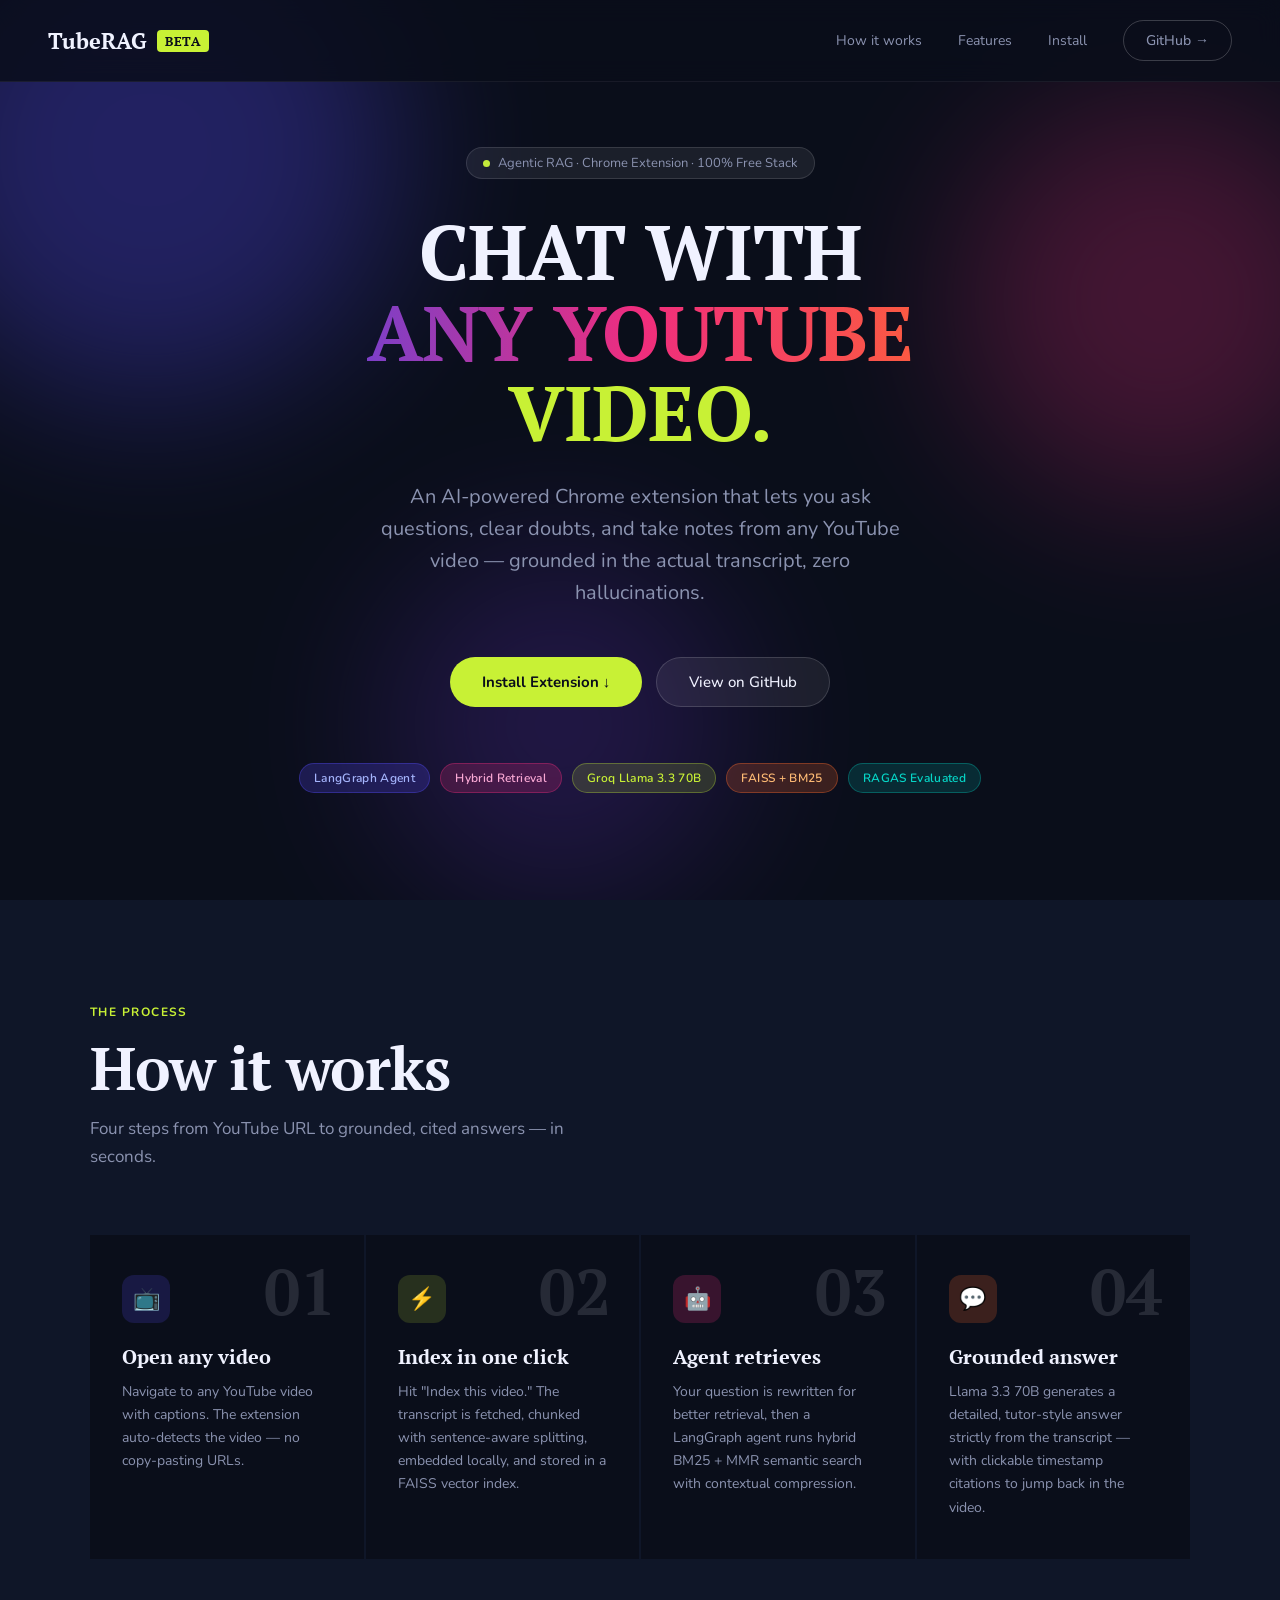
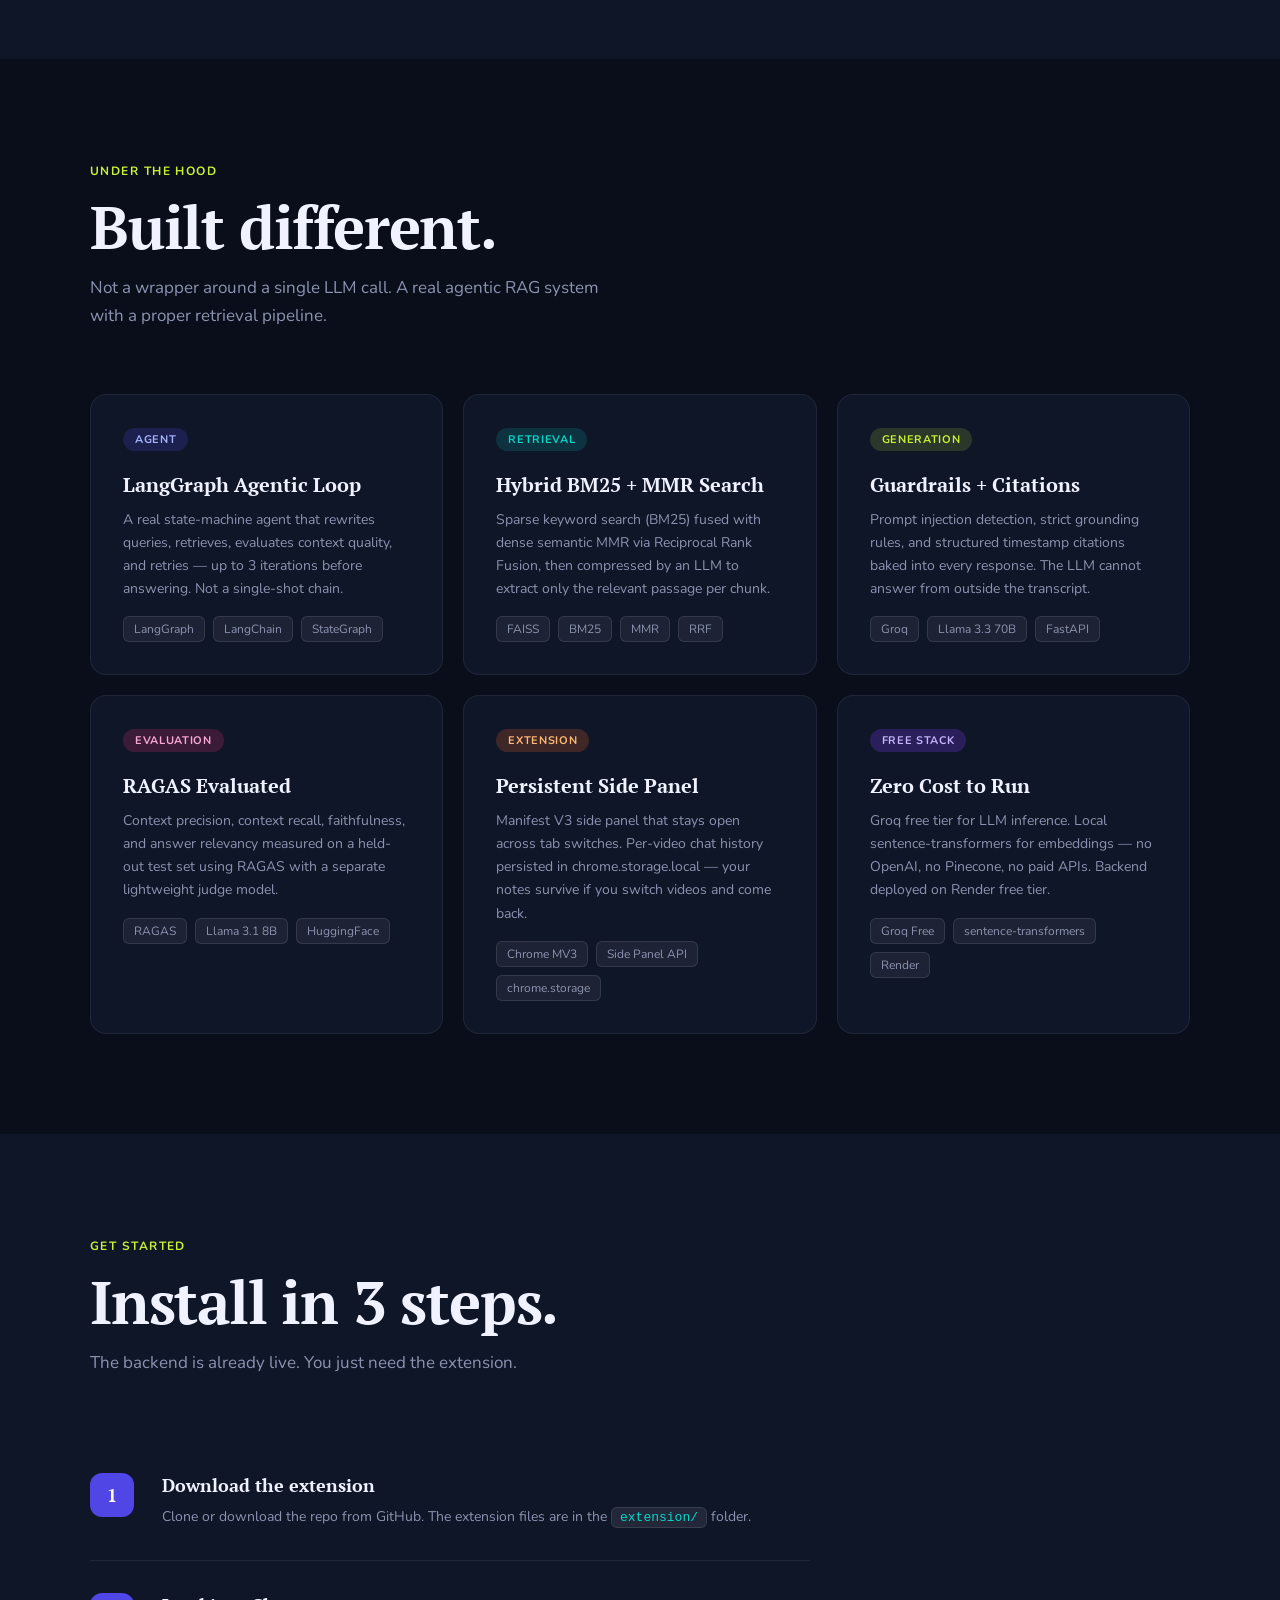
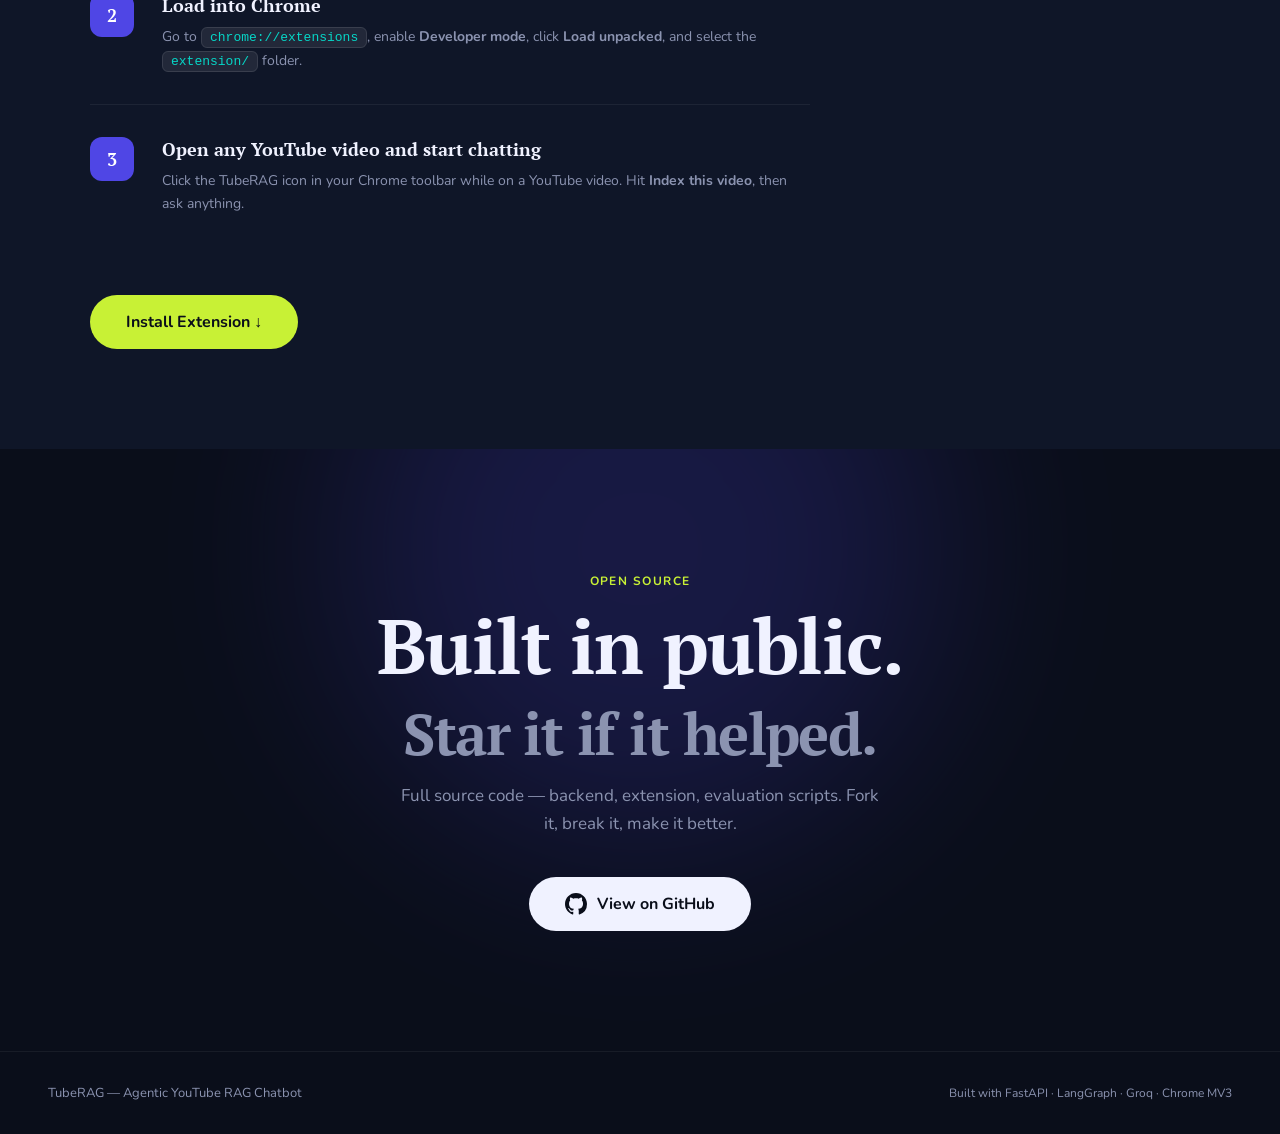
==== docs/index.html @ 719d55ff "rename landing-page to docs for GitHub Pages" ====
<!DOCTYPE html>
<html lang="en">
<head>
  <meta charset="UTF-8" />
  <meta name="viewport" content="width=device-width, initial-scale=1.0" />
  <title>TubeRAG — AI Chatbot for YouTube</title>
  <link rel="preconnect" href="https://fonts.googleapis.com" />
  <link rel="preconnect" href="https://fonts.gstatic.com" crossorigin />
  <link href="https://fonts.googleapis.com/css2?family=Nunito:ital,wght@0,200..1000;1,200..1000&family=PT+Serif:ital,wght@0,400;0,700;1,400;1,700&display=swap" rel="stylesheet" />
  <style>
    *, *::before, *::after { box-sizing: border-box; margin: 0; padding: 0; }

    :root {
      --navy:   #0a0e1a;
      --navy2:  #0f1628;
      --indigo: #4f46e5;
      --violet: #7c3aed;
      --lime:   #c8f135;
      --orange: #ff6b2b;
      --pink:   #f02d7d;
      --cyan:   #06d6c7;
      --white:  #f0f2ff;
      --muted:  #8b93b0;
    }

    html { scroll-behavior: smooth; }

    body {
      background: var(--navy);
      color: var(--white);
      font-family: 'Nunito', sans-serif;
      overflow-x: hidden;
    }

    /* ── NAV ── */
    nav {
      position: fixed; top: 0; left: 0; right: 0; z-index: 100;
      display: flex; align-items: center; justify-content: space-between;
      padding: 20px 48px;
      background: rgba(10,14,26,0.85);
      backdrop-filter: blur(12px);
      border-bottom: 1px solid rgba(255,255,255,0.06);
    }
    .nav-logo {
      font-family: 'PT Serif', serif;
      font-weight: 800; font-size: 22px;
      color: var(--white);
      text-decoration: none;
      display: flex; align-items: center; gap: 10px;
    }
    .nav-logo span {
      background: var(--lime);
      color: var(--navy);
      padding: 2px 8px;
      border-radius: 4px;
      font-size: 13px;
      font-weight: 700;
      letter-spacing: 0.05em;
    }
    .nav-links { display: flex; align-items: center; gap: 36px; }
    .nav-links a {
      color: var(--muted); font-size: 14px; text-decoration: none;
      transition: color 0.2s;
    }
    .nav-links a:hover { color: var(--white); }
    .btn-ghost {
      border: 1px solid rgba(255,255,255,0.2);
      color: var(--white);
      padding: 10px 22px; border-radius: 100px;
      font-size: 14px; font-weight: 500;
      text-decoration: none;
      transition: all 0.2s;
    }
    .btn-ghost:hover { border-color: var(--lime); color: var(--lime); }

    /* ── HERO ── */
    .hero {
      min-height: 100vh;
      display: flex; flex-direction: column;
      align-items: center; justify-content: center;
      text-align: center;
      padding: 120px 24px 80px;
      position: relative; overflow: hidden;
    }

    /* Background blobs */
    .blob {
      position: absolute;
      border-radius: 50%;
      filter: blur(80px);
      opacity: 0.35;
      pointer-events: none;
    }
    .blob-1 { width: 500px; height: 500px; background: var(--indigo); top: -100px; left: -100px; }
    .blob-2 { width: 400px; height: 400px; background: var(--pink);   top: 100px;  right: -80px; opacity: 0.25; }
    .blob-3 { width: 350px; height: 350px; background: var(--violet); bottom: 0;   left: 30%; opacity: 0.2; }

    .hero-eyebrow {
      display: inline-flex; align-items: center; gap: 8px;
      background: rgba(255,255,255,0.07);
      border: 1px solid rgba(255,255,255,0.12);
      border-radius: 100px;
      padding: 6px 16px;
      font-size: 13px; color: var(--muted);
      margin-bottom: 32px;
    }
    .hero-eyebrow .dot {
      width: 7px; height: 7px; border-radius: 50%;
      background: var(--lime);
      animation: pulse 2s infinite;
    }
    @keyframes pulse {
      0%, 100% { opacity: 1; }
      50% { opacity: 0.4; }
    }

    .hero h1 {
      font-family: 'PT Serif', serif;
      font-size: clamp(48px, 6vw, 88px);
      font-weight: 700;
      line-height: 1.05;
      letter-spacing: -0.01em;
      margin-bottom: 28px;
      position: relative; z-index: 1;
      max-width: 760px;
      width: 100%;
    }
    .hero h1 .line-1 { display: block; color: var(--white); }
    .hero h1 .line-2 {
      display: block;
      background: linear-gradient(90deg, var(--indigo), var(--pink), var(--orange));
      -webkit-background-clip: text;
      -webkit-text-fill-color: transparent;
      background-clip: text;
    }
    .hero h1 .line-3 { display: block; color: var(--lime); }

    .hero-sub {
      font-size: clamp(16px, 2vw, 20px);
      color: var(--muted);
      max-width: 540px;
      line-height: 1.6;
      margin-bottom: 48px;
      position: relative; z-index: 1;
    }

    .hero-ctas {
      display: flex; gap: 14px; flex-wrap: wrap;
      justify-content: center;
      position: relative; z-index: 1;
    }
    .btn-primary {
      background: var(--lime);
      color: var(--navy);
      padding: 14px 32px;
      border-radius: 100px;
      font-size: 15px; font-weight: 700;
      text-decoration: none;
      transition: transform 0.15s, box-shadow 0.15s;
      display: inline-flex; align-items: center; gap: 8px;
    }
    .btn-primary:hover {
      transform: translateY(-2px);
      box-shadow: 0 12px 32px rgba(200,241,53,0.35);
    }
    .btn-secondary {
      background: rgba(255,255,255,0.07);
      border: 1px solid rgba(255,255,255,0.15);
      color: var(--white);
      padding: 14px 32px;
      border-radius: 100px;
      font-size: 15px; font-weight: 500;
      text-decoration: none;
      transition: all 0.15s;
    }
    .btn-secondary:hover { background: rgba(255,255,255,0.12); }

    /* Floating tags */
    .hero-tags {
      display: flex; flex-wrap: wrap; gap: 10px;
      justify-content: center;
      margin-top: 56px;
      position: relative; z-index: 1;
    }
    .tag {
      padding: 6px 14px; border-radius: 100px;
      font-size: 12px; font-weight: 600;
      letter-spacing: 0.03em;
    }
    .tag-indigo { background: rgba(79,70,229,0.25); color: #a5b4fc; border: 1px solid rgba(79,70,229,0.4); }
    .tag-pink   { background: rgba(240,45,125,0.2);  color: #f9a8d4; border: 1px solid rgba(240,45,125,0.35); }
    .tag-lime   { background: rgba(200,241,53,0.15); color: var(--lime); border: 1px solid rgba(200,241,53,0.3); }
    .tag-orange { background: rgba(255,107,43,0.2);  color: #fdba74;  border: 1px solid rgba(255,107,43,0.35); }
    .tag-cyan   { background: rgba(6,214,199,0.15);  color: var(--cyan); border: 1px solid rgba(6,214,199,0.3); }

    /* ── SECTIONS ── */
    section { padding: 100px 24px; }
    .container { max-width: 1100px; margin: 0 auto; }

    .section-eyebrow {
      display: inline-block;
      font-size: 12px; font-weight: 700;
      letter-spacing: 0.12em;
      text-transform: uppercase;
      color: var(--lime);
      margin-bottom: 16px;
    }
    .section-title {
      font-family: 'PT Serif', serif;
      font-size: clamp(36px, 5vw, 60px);
      font-weight: 800;
      line-height: 1.05;
      letter-spacing: -0.02em;
      margin-bottom: 16px;
    }
    .section-sub {
      font-size: 17px; color: var(--muted);
      max-width: 520px; line-height: 1.65;
      margin-bottom: 64px;
    }

    /* ── HOW IT WORKS ── */
    #how { background: var(--navy2); }

    .steps-grid {
      display: grid;
      grid-template-columns: repeat(auto-fit, minmax(240px, 1fr));
      gap: 2px;
    }
    .step {
      background: var(--navy);
      padding: 40px 32px;
      position: relative;
      transition: background 0.2s;
    }
    .step:hover { background: #111827; }
    .step-num {
      font-family: 'PT Serif', serif;
      font-size: 64px; font-weight: 800;
      line-height: 1;
      margin-bottom: 20px;
      opacity: 0.12;
      position: absolute; top: 24px; right: 28px;
    }
    .step-icon {
      width: 48px; height: 48px; border-radius: 12px;
      display: flex; align-items: center; justify-content: center;
      font-size: 22px; margin-bottom: 20px;
    }
    .step h3 {
      font-family: 'PT Serif', serif;
      font-size: 20px; font-weight: 700;
      margin-bottom: 10px;
    }
    .step p { font-size: 14px; color: var(--muted); line-height: 1.65; }

    /* ── FEATURES ── */
    .features-grid {
      display: grid;
      grid-template-columns: repeat(auto-fit, minmax(300px, 1fr));
      gap: 20px;
    }
    .feature-card {
      background: var(--navy2);
      border: 1px solid rgba(255,255,255,0.07);
      border-radius: 16px;
      padding: 32px;
      transition: border-color 0.2s, transform 0.2s;
    }
    .feature-card:hover {
      border-color: rgba(79,70,229,0.5);
      transform: translateY(-3px);
    }
    .feature-pill {
      display: inline-block;
      padding: 4px 12px; border-radius: 100px;
      font-size: 11px; font-weight: 700;
      letter-spacing: 0.06em; text-transform: uppercase;
      margin-bottom: 20px;
    }
    .feature-card h3 {
      font-family: 'PT Serif', serif;
      font-size: 20px; font-weight: 700;
      margin-bottom: 10px;
    }
    .feature-card p { font-size: 14px; color: var(--muted); line-height: 1.65; }

    /* tech stack chips */
    .tech-chips { display: flex; flex-wrap: wrap; gap: 8px; margin-top: 16px; }
    .chip {
      background: rgba(255,255,255,0.06);
      border: 1px solid rgba(255,255,255,0.1);
      border-radius: 6px;
      padding: 4px 10px;
      font-size: 12px; color: var(--muted);
    }

    /* ── INSTALL ── */
    #install { background: var(--navy2); }

    .install-steps { display: flex; flex-direction: column; gap: 0; max-width: 720px; }
    .install-step {
      display: flex; gap: 28px;
      padding: 32px 0;
      border-bottom: 1px solid rgba(255,255,255,0.06);
    }
    .install-step:last-child { border-bottom: none; }
    .install-num {
      flex-shrink: 0;
      width: 44px; height: 44px; border-radius: 12px;
      background: var(--indigo);
      display: flex; align-items: center; justify-content: center;
      font-family: 'PT Serif', serif;
      font-size: 18px; font-weight: 800;
      color: white;
    }
    .install-step h3 {
      font-family: 'PT Serif', serif;
      font-size: 18px; font-weight: 700;
      margin-bottom: 8px;
    }
    .install-step p { font-size: 14px; color: var(--muted); line-height: 1.65; }
    code {
      background: rgba(255,255,255,0.08);
      border: 1px solid rgba(255,255,255,0.1);
      border-radius: 6px;
      padding: 2px 8px;
      font-size: 13px;
      font-family: 'Courier New', monospace;
      color: var(--cyan);
    }

    /* ── GITHUB CTA ── */
    #github {
      text-align: center;
      position: relative; overflow: hidden;
    }
    .cta-blob-1 { width: 600px; height: 600px; background: var(--indigo); top: -200px; left: 50%; transform: translateX(-50%); opacity: 0.2; }
    #github .container { position: relative; z-index: 1; }
    #github .section-title { font-size: clamp(40px, 6vw, 80px); }
    .github-btn {
      display: inline-flex; align-items: center; gap: 10px;
      background: var(--white);
      color: var(--navy);
      padding: 16px 36px; border-radius: 100px;
      font-size: 16px; font-weight: 700;
      text-decoration: none;
      transition: transform 0.15s, box-shadow 0.15s;
      margin-top: 40px;
    }
    .github-btn:hover {
      transform: translateY(-3px);
      box-shadow: 0 16px 40px rgba(240,242,255,0.2);
    }
    .github-btn svg { width: 22px; height: 22px; }

    /* ── FOOTER ── */
    footer {
      padding: 32px 48px;
      border-top: 1px solid rgba(255,255,255,0.06);
      display: flex; align-items: center; justify-content: space-between;
      flex-wrap: wrap; gap: 16px;
    }
    footer p { font-size: 13px; color: var(--muted); }

    @media (max-width: 640px) {
      nav { padding: 16px 20px; }
      .nav-links { display: none; }
      section { padding: 72px 20px; }
      footer { padding: 24px 20px; }
    }
  </style>
</head>
<body>

<!-- NAV -->
<nav>
  <a href="#" class="nav-logo">
    TubeRAG <span>BETA</span>
  </a>
  <div class="nav-links">
    <a href="#how">How it works</a>
    <a href="#features">Features</a>
    <a href="#install">Install</a>
    <a href="https://github.com/YOUR_USERNAME/youtube-rag-chatbot" target="_blank" class="btn-ghost">GitHub →</a>
  </div>
</nav>

<!-- HERO -->
<section class="hero">
  <div class="blob blob-1"></div>
  <div class="blob blob-2"></div>
  <div class="blob blob-3"></div>

  <div class="hero-eyebrow">
    <span class="dot"></span>
    Agentic RAG · Chrome Extension · 100% Free Stack
  </div>

  <h1>
    <span class="line-1">CHAT WITH</span>
    <span class="line-2">ANY YOUTUBE</span>
    <span class="line-3">VIDEO.</span>
  </h1>

  <p class="hero-sub">
    An AI-powered Chrome extension that lets you ask questions, clear doubts, and take notes from any YouTube video — grounded in the actual transcript, zero hallucinations.
  </p>

  <div class="hero-ctas">
    <a href="#install" class="btn-primary">
      Install Extension ↓
    </a>
    <a href="https://github.com/YOUR_USERNAME/youtube-rag-chatbot" target="_blank" class="btn-secondary">
      View on GitHub
    </a>
  </div>

  <div class="hero-tags">
    <span class="tag tag-indigo">LangGraph Agent</span>
    <span class="tag tag-pink">Hybrid Retrieval</span>
    <span class="tag tag-lime">Groq Llama 3.3 70B</span>
    <span class="tag tag-orange">FAISS + BM25</span>
    <span class="tag tag-cyan">RAGAS Evaluated</span>
  </div>
</section>

<!-- HOW IT WORKS -->
<section id="how">
  <div class="container">
    <span class="section-eyebrow">The Process</span>
    <h2 class="section-title">How it works</h2>
    <p class="section-sub">Four steps from YouTube URL to grounded, cited answers — in seconds.</p>

    <div class="steps-grid">
      <div class="step">
        <div class="step-num">01</div>
        <div class="step-icon" style="background:rgba(79,70,229,0.2);">📺</div>
        <h3>Open any video</h3>
        <p>Navigate to any YouTube video with captions. The extension auto-detects the video — no copy-pasting URLs.</p>
      </div>
      <div class="step">
        <div class="step-num">02</div>
        <div class="step-icon" style="background:rgba(200,241,53,0.15);">⚡</div>
        <h3>Index in one click</h3>
        <p>Hit "Index this video." The transcript is fetched, chunked with sentence-aware splitting, embedded locally, and stored in a FAISS vector index.</p>
      </div>
      <div class="step">
        <div class="step-num">03</div>
        <div class="step-icon" style="background:rgba(240,45,125,0.2);">🤖</div>
        <h3>Agent retrieves</h3>
        <p>Your question is rewritten for better retrieval, then a LangGraph agent runs hybrid BM25 + MMR semantic search with contextual compression.</p>
      </div>
      <div class="step">
        <div class="step-num">04</div>
        <div class="step-icon" style="background:rgba(255,107,43,0.2);">💬</div>
        <h3>Grounded answer</h3>
        <p>Llama 3.3 70B generates a detailed, tutor-style answer strictly from the transcript — with clickable timestamp citations to jump back in the video.</p>
      </div>
    </div>
  </div>
</section>

<!-- FEATURES -->
<section id="features">
  <div class="container">
    <span class="section-eyebrow">Under the Hood</span>
    <h2 class="section-title">Built different.</h2>
    <p class="section-sub">Not a wrapper around a single LLM call. A real agentic RAG system with a proper retrieval pipeline.</p>

    <div class="features-grid">
      <div class="feature-card">
        <span class="feature-pill" style="background:rgba(79,70,229,0.2);color:#a5b4fc;">Agent</span>
        <h3>LangGraph Agentic Loop</h3>
        <p>A real state-machine agent that rewrites queries, retrieves, evaluates context quality, and retries — up to 3 iterations before answering. Not a single-shot chain.</p>
        <div class="tech-chips">
          <span class="chip">LangGraph</span>
          <span class="chip">LangChain</span>
          <span class="chip">StateGraph</span>
        </div>
      </div>

      <div class="feature-card">
        <span class="feature-pill" style="background:rgba(6,214,199,0.15);color:#06d6c7;">Retrieval</span>
        <h3>Hybrid BM25 + MMR Search</h3>
        <p>Sparse keyword search (BM25) fused with dense semantic MMR via Reciprocal Rank Fusion, then compressed by an LLM to extract only the relevant passage per chunk.</p>
        <div class="tech-chips">
          <span class="chip">FAISS</span>
          <span class="chip">BM25</span>
          <span class="chip">MMR</span>
          <span class="chip">RRF</span>
        </div>
      </div>

      <div class="feature-card">
        <span class="feature-pill" style="background:rgba(200,241,53,0.15);color:#c8f135;">Generation</span>
        <h3>Guardrails + Citations</h3>
        <p>Prompt injection detection, strict grounding rules, and structured timestamp citations baked into every response. The LLM cannot answer from outside the transcript.</p>
        <div class="tech-chips">
          <span class="chip">Groq</span>
          <span class="chip">Llama 3.3 70B</span>
          <span class="chip">FastAPI</span>
        </div>
      </div>

      <div class="feature-card">
        <span class="feature-pill" style="background:rgba(240,45,125,0.2);color:#f9a8d4;">Evaluation</span>
        <h3>RAGAS Evaluated</h3>
        <p>Context precision, context recall, faithfulness, and answer relevancy measured on a held-out test set using RAGAS with a separate lightweight judge model.</p>
        <div class="tech-chips">
          <span class="chip">RAGAS</span>
          <span class="chip">Llama 3.1 8B</span>
          <span class="chip">HuggingFace</span>
        </div>
      </div>

      <div class="feature-card">
        <span class="feature-pill" style="background:rgba(255,107,43,0.2);color:#fdba74;">Extension</span>
        <h3>Persistent Side Panel</h3>
        <p>Manifest V3 side panel that stays open across tab switches. Per-video chat history persisted in chrome.storage.local — your notes survive if you switch videos and come back.</p>
        <div class="tech-chips">
          <span class="chip">Chrome MV3</span>
          <span class="chip">Side Panel API</span>
          <span class="chip">chrome.storage</span>
        </div>
      </div>

      <div class="feature-card">
        <span class="feature-pill" style="background:rgba(124,58,237,0.25);color:#c4b5fd;">Free Stack</span>
        <h3>Zero Cost to Run</h3>
        <p>Groq free tier for LLM inference. Local sentence-transformers for embeddings — no OpenAI, no Pinecone, no paid APIs. Backend deployed on Render free tier.</p>
        <div class="tech-chips">
          <span class="chip">Groq Free</span>
          <span class="chip">sentence-transformers</span>
          <span class="chip">Render</span>
        </div>
      </div>
    </div>
  </div>
</section>

<!-- INSTALL -->
<section id="install">
  <div class="container">
    <span class="section-eyebrow">Get Started</span>
    <h2 class="section-title">Install in 3 steps.</h2>
    <p class="section-sub">The backend is already live. You just need the extension.</p>

    <div class="install-steps">
      <div class="install-step">
        <div class="install-num">1</div>
        <div>
          <h3>Download the extension</h3>
          <p>Clone or download the repo from GitHub. The extension files are in the <code>extension/</code> folder.</p>
        </div>
      </div>
      <div class="install-step">
        <div class="install-num">2</div>
        <div>
          <h3>Load into Chrome</h3>
          <p>Go to <code>chrome://extensions</code>, enable <strong>Developer mode</strong>, click <strong>Load unpacked</strong>, and select the <code>extension/</code> folder.</p>
        </div>
      </div>
      <div class="install-step">
        <div class="install-num">3</div>
        <div>
          <h3>Open any YouTube video and start chatting</h3>
          <p>Click the TubeRAG icon in your Chrome toolbar while on a YouTube video. Hit <strong>Index this video</strong>, then ask anything.</p>
        </div>
      </div>
    </div>

    <div style="margin-top: 48px;">
      <a href="#install" class="btn-primary" style="font-size:16px; padding: 16px 36px;">
        Install Extension ↓
      </a>
    </div>
  </div>
</section>

<!-- GITHUB CTA -->
<section id="github" style="padding: 120px 24px;">
  <div class="blob cta-blob-1" style="position:absolute;border-radius:50%;filter:blur(100px);"></div>
  <div class="container">
    <span class="section-eyebrow">Open Source</span>
    <h2 class="section-title">
      Built in public.<br/>
      <span style="color:var(--muted); font-size: 0.75em;">Star it if it helped.</span>
    </h2>
    <p style="color:var(--muted); font-size:17px; max-width: 480px; line-height: 1.6; margin: 0 auto;">
      Full source code — backend, extension, evaluation scripts. Fork it, break it, make it better.
    </p>
    <a href="https://github.com/YOUR_USERNAME/youtube-rag-chatbot" target="_blank" class="github-btn">
      <svg viewBox="0 0 24 24" fill="currentColor"><path d="M12 0C5.37 0 0 5.37 0 12c0 5.31 3.435 9.795 8.205 11.385.6.105.825-.255.825-.57 0-.285-.015-1.23-.015-2.235-3.015.555-3.795-.735-4.035-1.41-.135-.345-.72-1.41-1.23-1.695-.42-.225-1.02-.78-.015-.795.945-.015 1.62.87 1.845 1.23 1.08 1.815 2.805 1.305 3.495.99.105-.78.42-1.305.765-1.605-2.67-.3-5.46-1.335-5.46-5.925 0-1.305.465-2.385 1.23-3.225-.12-.3-.54-1.53.12-3.18 0 0 1.005-.315 3.3 1.23.96-.27 1.98-.405 3-.405s2.04.135 3 .405c2.295-1.56 3.3-1.23 3.3-1.23.66 1.65.24 2.88.12 3.18.765.84 1.23 1.905 1.23 3.225 0 4.605-2.805 5.625-5.475 5.925.435.375.81 1.095.81 2.22 0 1.605-.015 2.895-.015 3.3 0 .315.225.69.825.57A12.02 12.02 0 0024 12c0-6.63-5.37-12-12-12z"/></svg>
      View on GitHub
    </a>
  </div>
</section>

<!-- FOOTER -->
<footer>
  <p>TubeRAG — Agentic YouTube RAG Chatbot</p>
  <p style="font-size:12px;">Built with FastAPI · LangGraph · Groq · Chrome MV3</p>
</footer>

</body>
</html>
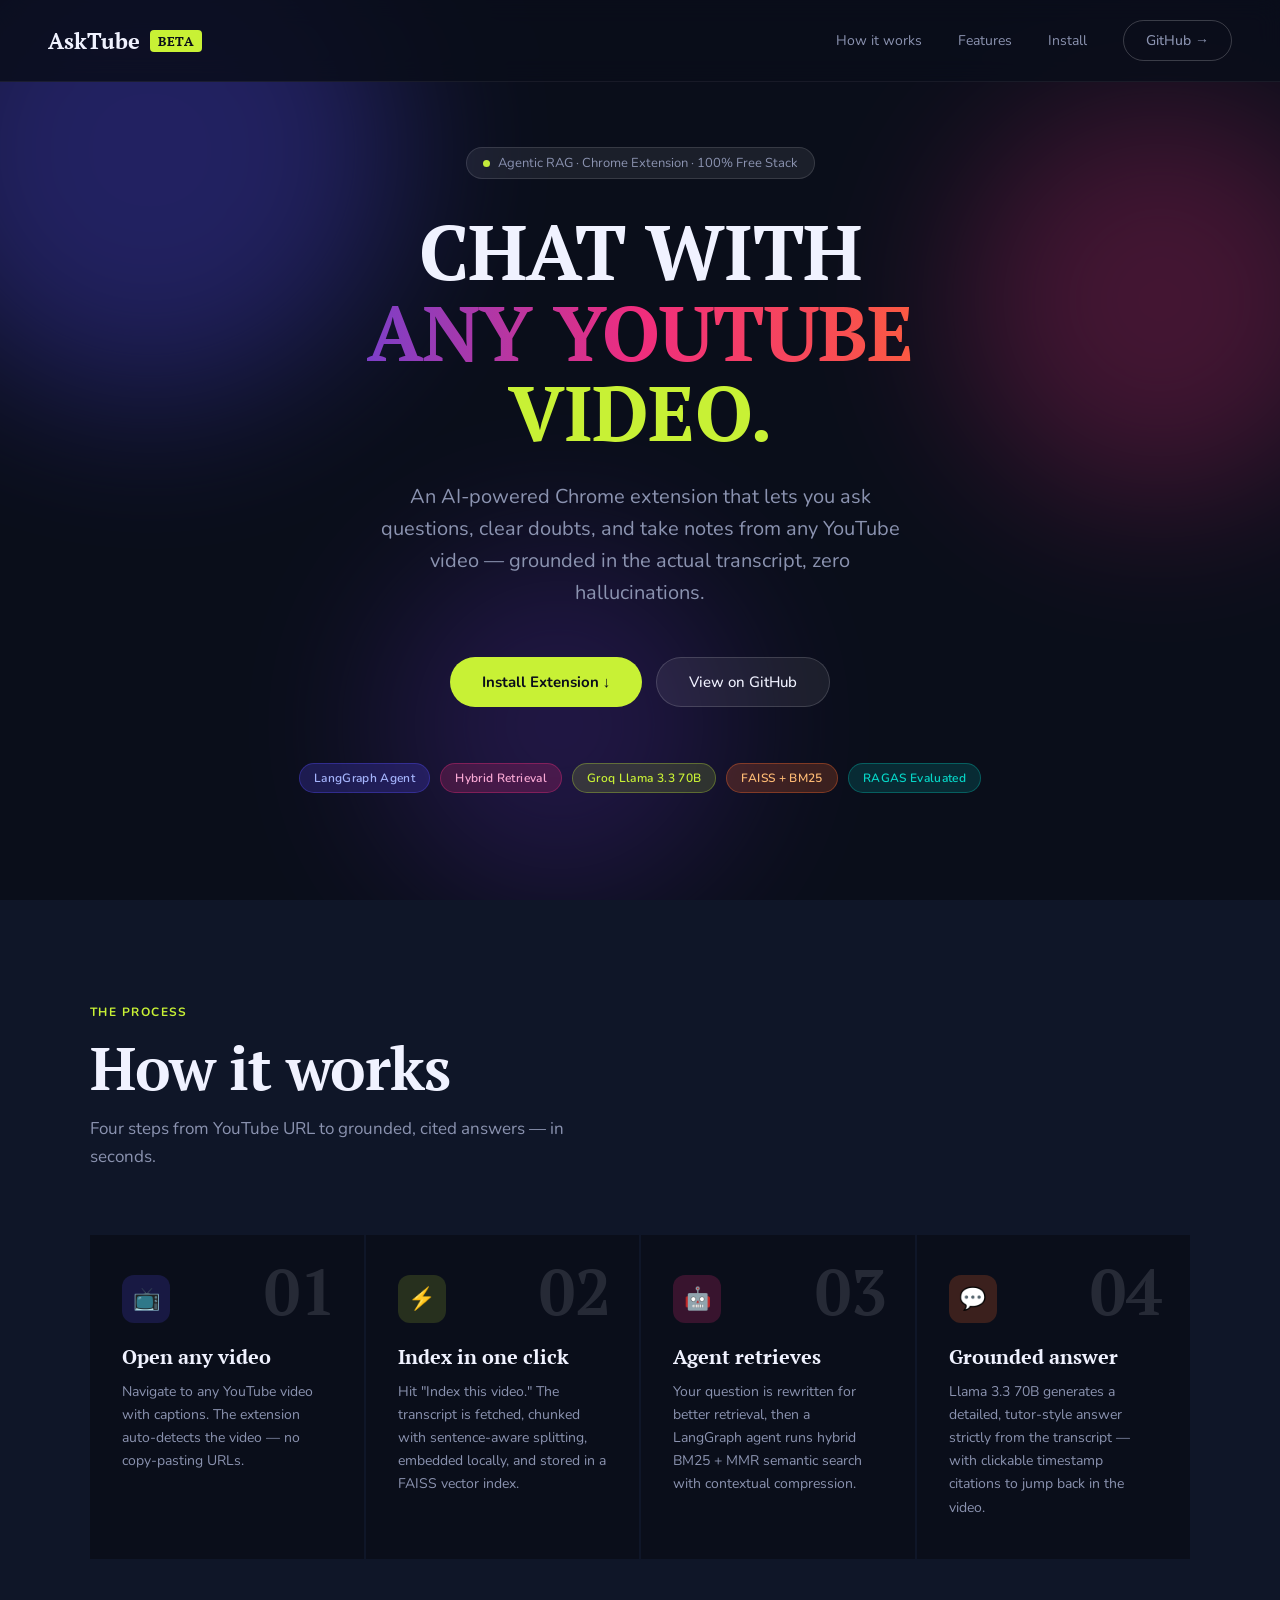
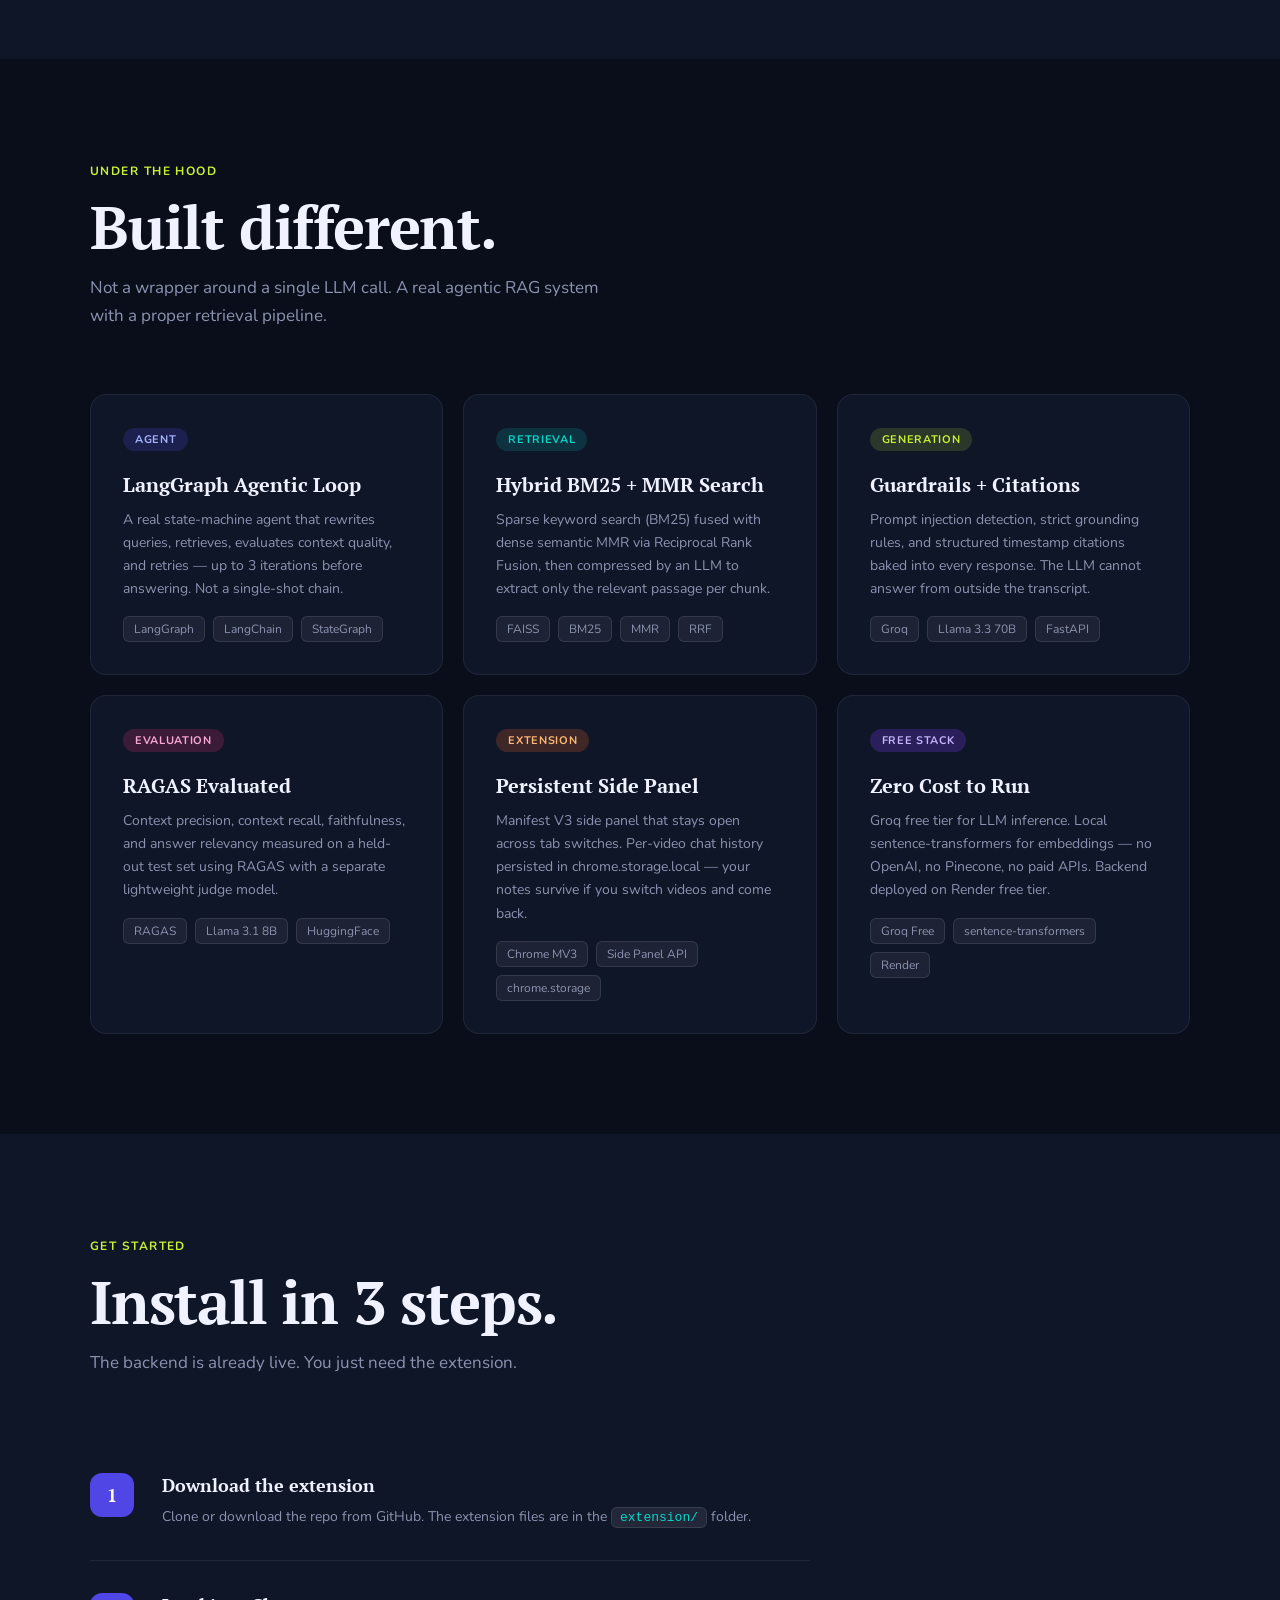
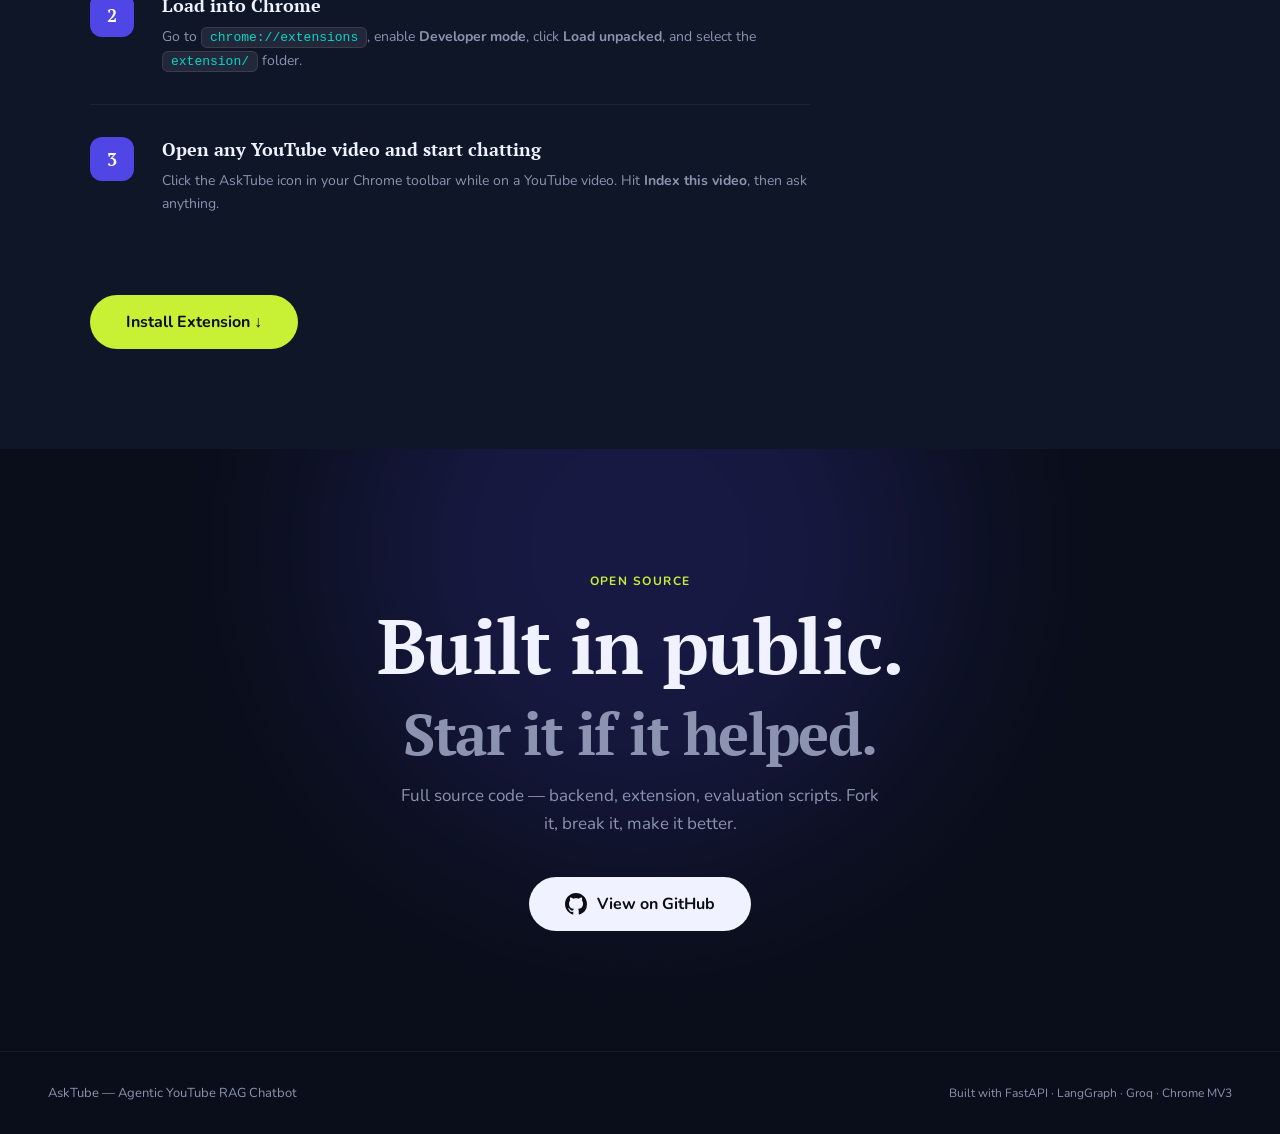
==== commit aa540c22: "One final change and readme file added." ====
--- a/docs/index.html
+++ b/docs/index.html
@@ -3,7 +3,7 @@
 <head>
   <meta charset="UTF-8" />
   <meta name="viewport" content="width=device-width, initial-scale=1.0" />
-  <title>TubeRAG — AI Chatbot for YouTube</title>
+  <title>AskTube — AI Chatbot for YouTube</title>
   <link rel="preconnect" href="https://fonts.googleapis.com" />
   <link rel="preconnect" href="https://fonts.gstatic.com" crossorigin />
   <link href="https://fonts.googleapis.com/css2?family=Nunito:ital,wght@0,200..1000;1,200..1000&family=PT+Serif:ital,wght@0,400;0,700;1,400;1,700&display=swap" rel="stylesheet" />
@@ -376,13 +376,13 @@
 <!-- NAV -->
 <nav>
   <a href="#" class="nav-logo">
-    TubeRAG <span>BETA</span>
+    AskTube <span>BETA</span>
   </a>
   <div class="nav-links">
     <a href="#how">How it works</a>
     <a href="#features">Features</a>
     <a href="#install">Install</a>
-    <a href="https://github.com/YOUR_USERNAME/youtube-rag-chatbot" target="_blank" class="btn-ghost">GitHub →</a>
+    <a href="https://github.com/AnshumanTri/Asktube---A-Youtube-RAG-Chatbot" target="_blank" class="btn-ghost">GitHub →</a>
   </div>
 </nav>
 
@@ -411,7 +411,7 @@
     <a href="#install" class="btn-primary">
       Install Extension ↓
     </a>
-    <a href="https://github.com/YOUR_USERNAME/youtube-rag-chatbot" target="_blank" class="btn-secondary">
+    <a href="https://github.com/AnshumanTri/Asktube---A-Youtube-RAG-Chatbot" target="_blank" class="btn-secondary">
       View on GitHub
     </a>
   </div>
@@ -565,7 +565,7 @@
         <div class="install-num">3</div>
         <div>
           <h3>Open any YouTube video and start chatting</h3>
-          <p>Click the TubeRAG icon in your Chrome toolbar while on a YouTube video. Hit <strong>Index this video</strong>, then ask anything.</p>
+          <p>Click the AskTube icon in your Chrome toolbar while on a YouTube video. Hit <strong>Index this video</strong>, then ask anything.</p>
         </div>
       </div>
     </div>
@@ -590,7 +590,7 @@
     <p style="color:var(--muted); font-size:17px; max-width: 480px; line-height: 1.6; margin: 0 auto;">
       Full source code — backend, extension, evaluation scripts. Fork it, break it, make it better.
     </p>
-    <a href="https://github.com/YOUR_USERNAME/youtube-rag-chatbot" target="_blank" class="github-btn">
+    <a href="https://github.com/AnshumanTri/Asktube---A-Youtube-RAG-Chatbot" target="_blank" class="github-btn">
       <svg viewBox="0 0 24 24" fill="currentColor"><path d="M12 0C5.37 0 0 5.37 0 12c0 5.31 3.435 9.795 8.205 11.385.6.105.825-.255.825-.57 0-.285-.015-1.23-.015-2.235-3.015.555-3.795-.735-4.035-1.41-.135-.345-.72-1.41-1.23-1.695-.42-.225-1.02-.78-.015-.795.945-.015 1.62.87 1.845 1.23 1.08 1.815 2.805 1.305 3.495.99.105-.78.42-1.305.765-1.605-2.67-.3-5.46-1.335-5.46-5.925 0-1.305.465-2.385 1.23-3.225-.12-.3-.54-1.53.12-3.18 0 0 1.005-.315 3.3 1.23.96-.27 1.98-.405 3-.405s2.04.135 3 .405c2.295-1.56 3.3-1.23 3.3-1.23.66 1.65.24 2.88.12 3.18.765.84 1.23 1.905 1.23 3.225 0 4.605-2.805 5.625-5.475 5.925.435.375.81 1.095.81 2.22 0 1.605-.015 2.895-.015 3.3 0 .315.225.69.825.57A12.02 12.02 0 0024 12c0-6.63-5.37-12-12-12z"/></svg>
       View on GitHub
     </a>
@@ -599,7 +599,7 @@
 
 <!-- FOOTER -->
 <footer>
-  <p>TubeRAG — Agentic YouTube RAG Chatbot</p>
+  <p>AskTube — Agentic YouTube RAG Chatbot</p>
   <p style="font-size:12px;">Built with FastAPI · LangGraph · Groq · Chrome MV3</p>
 </footer>
 
